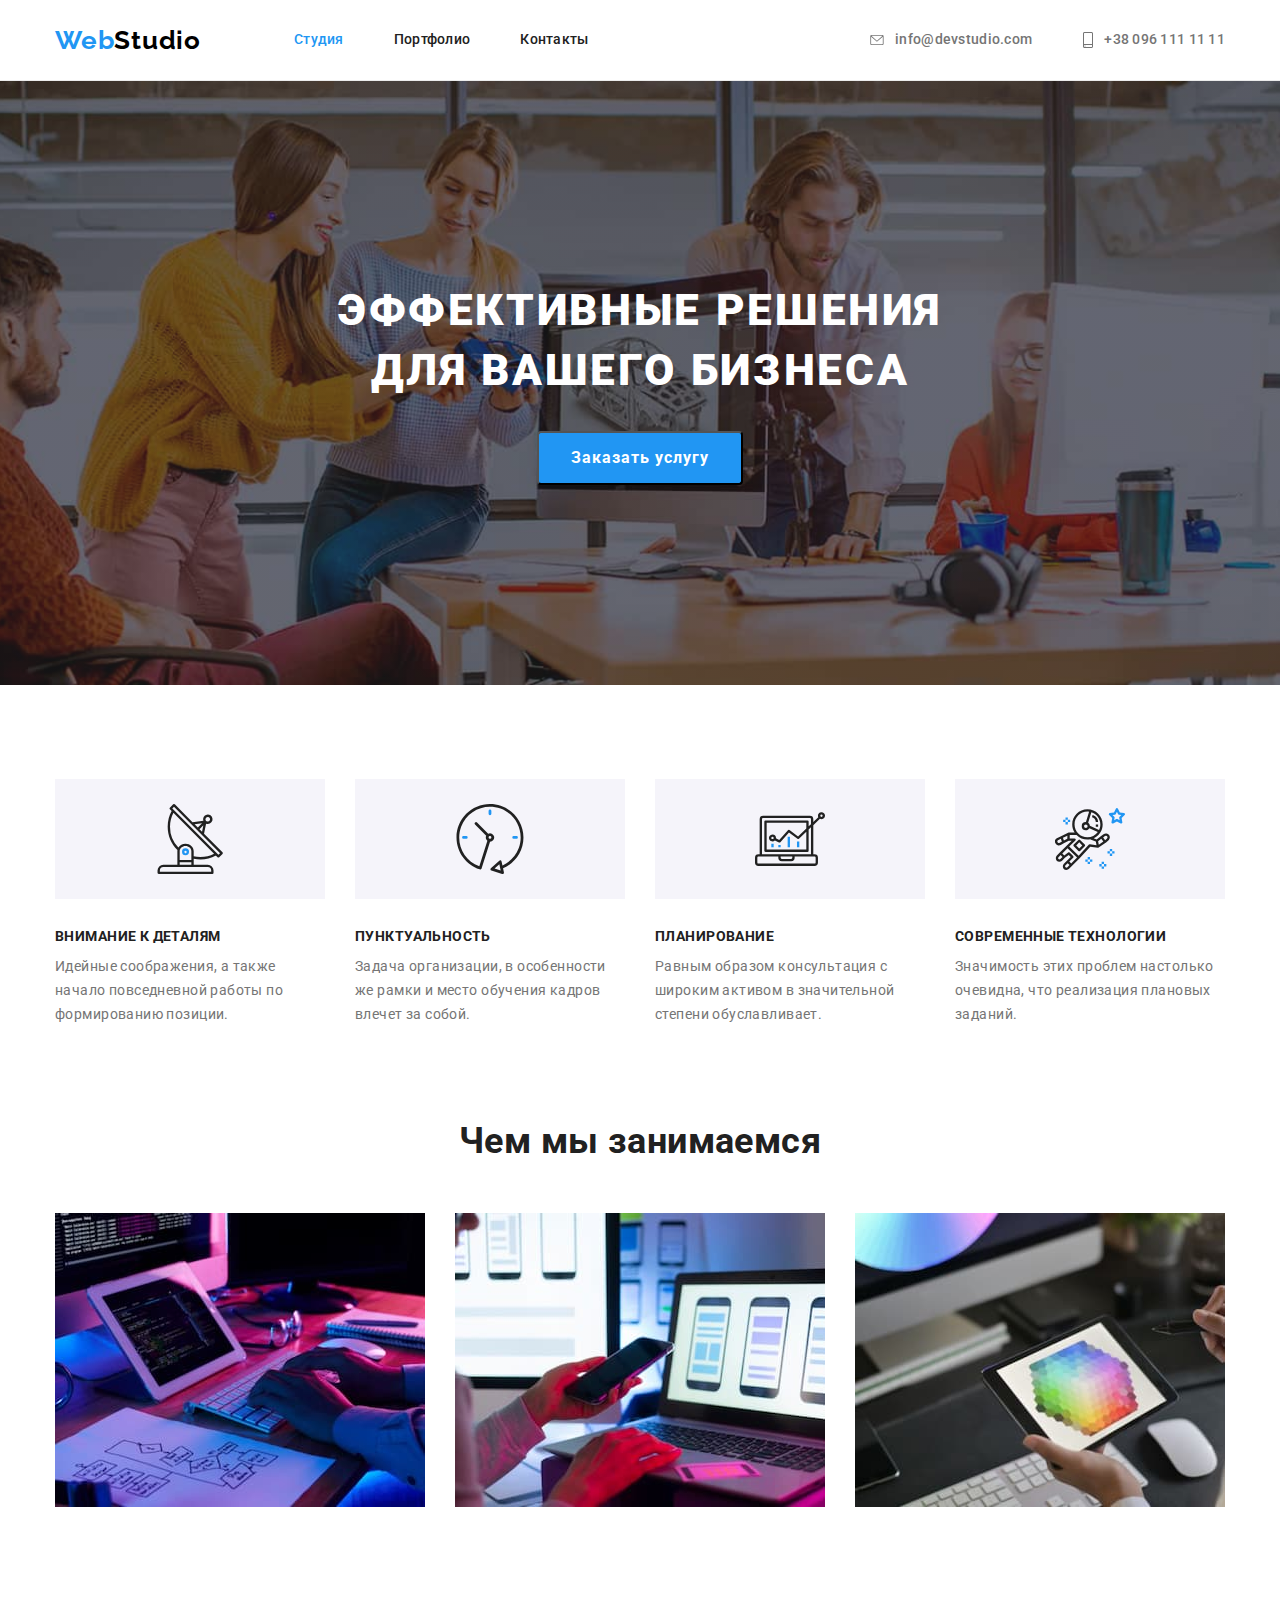
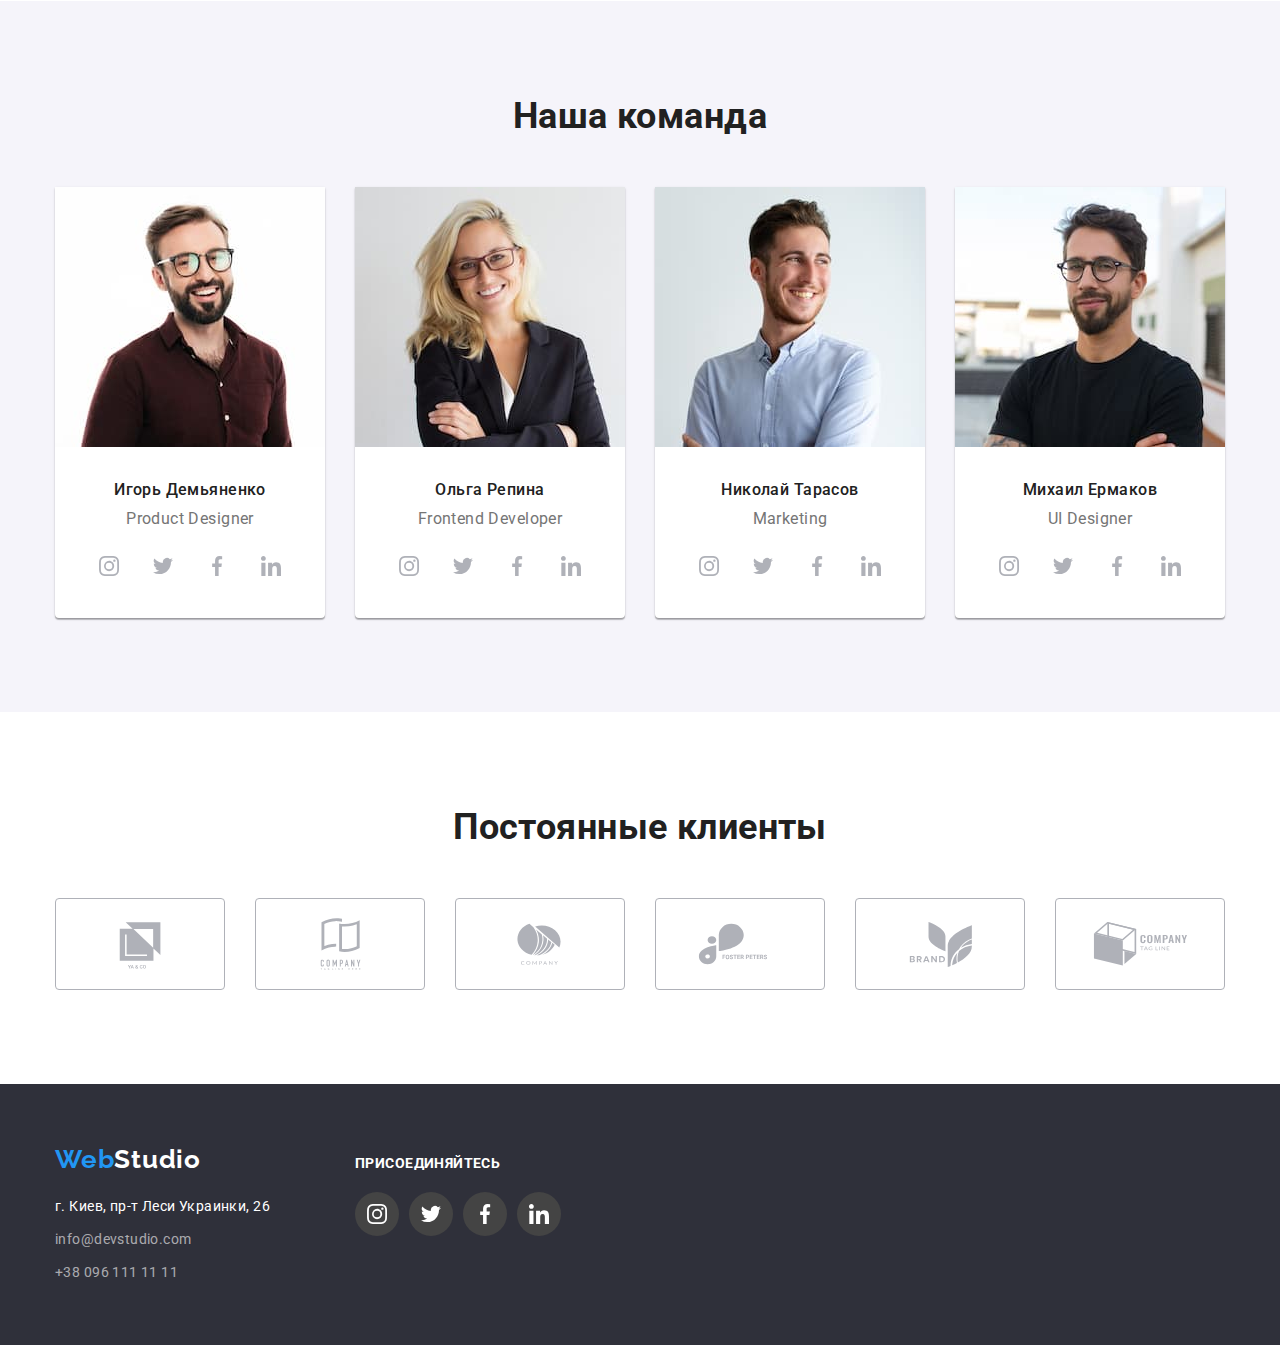
==== index.html @ ba74f1ea "Initial commit" ====
<!DOCTYPE html>
<html lang="en">

  <head>
    <meta charset="UTF-8" />
    <meta http-equiv="X-UA-Compatible" content="IE=edge" />

    <title>WebStudio</title>

    <link rel="preconnect" href="https://fonts.googleapis.com" />
    <link rel="preconnect" href="https://fonts.gstatic.com" crossorigin />
    <link rel="stylesheet"
      href="https://cdnjs.cloudflare.com/ajax/libs/modern-normalize/1.1.0/modern-normalize.min.css" />
    <link rel="stylesheet"
      href="https://fonts.googleapis.com/css2?family=Raleway:wght@700&family=Roboto:wght@400;500;700;900&display=swap" />
    <link rel="stylesheet" href="css/styles.css" />
  </head>

  <body>
    <!-- Header with links section-->
    <header class="main-header">
      <div class="container">
        <a href="./index.html" class="logo"><span class="web">Web</span><span class="studio">Studio</span></a>
        <nav class="header-nav">
          <ul class="header-nav-links list">
            <li class="header-nav-link"><a href="./index.html" class="selected">Студия</a></li>
            <li class="header-nav-link"><a href="./portfolio.html">Портфолио</a></li>
            <li class="header-nav-link"><a href="#">Контакты</a></li>
          </ul>
        </nav>
        <div class="header-addresses">
          <a class="link" href="mailto:info@devstudio.com"><svg class="icon" height="10" width="16">
              <use href="./images/sprite.svg#email"></use>
            </svg>info@devstudio.com</a>
          <a class="link" href="tel:+380961111111"><svg class="icon" height="16" width="12">
              <use href="./images/sprite.svg#phone"></use>
            </svg>+38 096 111 11 11</a>
        </div>
      </div>
    </header>

    <!-- Section of main content -->
    <main class="main-section">
      <!-- Hero section -->
      <section class="hero">
        <section class="container">
          <h1 class="hero-text">Эффективные решения<br />для вашего бизнеса</h1>
          <button class="hero-button" type="button">Заказать услугу</button>
        </section>
      </section>

      <!-- Horisontal list of company advantages -->
      <section class="section advantages">
        <div class="container">
          <ul class="advantages-list list">
            <li class="item icon-attention">
              <div class="advantage-icon"><svg class="icon" width="70" height="70"><use href="./images/sprite.svg#attention"></use></svg></div>
              <h3 class="advantages-item-header">Внимание к деталям</h3>
              <p class="advantages-item-text">
                Идейные соображения, а также начало повседневной работы по формированию позиции.
              </p>
            </li>

            <li class="item icon-punctuality">
              <div class="advantage-icon"><svg class="icon" width="70" height="70"><use href="./images/sprite.svg#punctuality"></use></svg></div>
              <h3 class="advantages-item-header">Пунктуальность</h3>
              <p class="advantages-item-text">
                Задача организации, в особенности же рамки и место обучения кадров влечет за собой.
              </p>
            </li>

            <li class="item icon-planning">
              <div class="advantage-icon"><svg class="icon" width="70" height="70"><use href="./images/sprite.svg#planning"></use></svg></div>
              <h3 class="advantages-item-header">Планирование</h3>
              <p class="advantages-item-text">
                Равным образом консультация с широким активом в значительной степени обуславливает.
              </p>
            </li>

            <li class="item icon-technologies">
              <div class="advantage-icon"><svg class="icon" width="70" height="70"><use href="./images/sprite.svg#technologies"></use></svg></div>
              <h3 class="advantages-item-header">Современные технологии</h3>
              <p class="advantages-item-text">
                Значимость этих проблем настолько очевидна, что реализация плановых заданий.
              </p>
            </li>
          </ul>
        </div>
      </section>

      <!-- What we do section -->
      <section class="section">
        <div class="container">
          <h2 class="section-header">Чем мы занимаемся</h2>
          <ul class="what-we-do-list list">
            <li class="item">
              <img src="images/whatwedo/whatwedo1.jpg" alt="Example 1" width="370" height="294" />
            </li>
            <li class="item">
              <img src="images/whatwedo/whatwedo2.jpg" alt="Example 2" width="370" height="294" />
            </li>
            <li class="item">
              <img src="images/whatwedo/whatwedo3.jpg" alt="Example 3" width="370" height="294" />
            </li>
          </ul>
        </div>
      </section>

      <!-- Our team section -->
      <section class="section our-team">
        <div class="container">
        <h2 class="section-header">Наша команда</h2>
          <ul class="team-list list">
            <li class="item">
              <img src="images/ourteam/idemyanenko.jpg" alt="Игорь Демьяненко" width="270" height="260" />
              <h3 class="team-member-name">Игорь Демьяненко</h3>
              <p class="team-member-position">Product Designer</p>
              <ul class="team-member-contacts">
                <li class="contact"><a class="link" href=""><svg class="icon" width="44" height="44"><use href="./images/sprite.svg#instagram"></use></svg></a></li>
                <li class="contact"><a class="link" href=""><svg class="icon" width="44" height="44"><use href="./images/sprite.svg#twitter"></use></svg></a></li>
                <li class="contact"><a class="link" href=""><svg class="icon" width="44" height="44"><use href="./images/sprite.svg#facebook"></use></svg></a></li>
                <li class="contact"><a class="link" href=""><svg class="icon" width="44" height="44"><use href="./images/sprite.svg#linkedin"></use></svg></a></li>
              </ul>
            </li>

            <li class="item">
              <img src="images/ourteam/orepina.jpg" alt="Ольга Репина" width="270" height="260" />
              <h3 class="team-member-name">Ольга Репина</h3>
              <p class="team-member-position">Frontend Developer</p>
              <ul class="team-member-contacts">
                <li class="contact"><a class="link" href=""><svg class="icon" width="44" height="44"><use href="./images/sprite.svg#instagram"></use></svg></a></li>
                <li class="contact"><a class="link" href=""><svg class="icon" width="44" height="44"><use href="./images/sprite.svg#twitter"></use></svg></a></li>
                <li class="contact"><a class="link" href=""><svg class="icon" width="44" height="44"><use href="./images/sprite.svg#facebook"></use></svg></a></li>
                <li class="contact"><a class="link" href=""><svg class="icon" width="44" height="44"><use href="./images/sprite.svg#linkedin"></use></svg></a></li>
              </ul>
            </li>

            <li class="item">
              <img src="images/ourteam/ntarasov.jpg" alt="Николай Тарасов" width="270" height="260" />
              <h3 class="team-member-name">Николай Тарасов</h3>
              <p class="team-member-position">Marketing</p>
              <ul class="team-member-contacts">
                <li class="contact"><a class="link" href=""><svg class="icon" width="44" height="44"><use href="./images/sprite.svg#instagram"></use></svg></a></li>
                <li class="contact"><a class="link" href=""><svg class="icon" width="44" height="44"><use href="./images/sprite.svg#twitter"></use></svg></a></li>
                <li class="contact"><a class="link" href=""><svg class="icon" width="44" height="44"><use href="./images/sprite.svg#facebook"></use></svg></a></li>
                <li class="contact"><a class="link" href=""><svg class="icon" width="44" height="44"><use href="./images/sprite.svg#linkedin"></use></svg></a></li>
              </ul>
            </li>

            <li class="item">
              <img src="images/ourteam/mermakov.jpg" alt="Михаил Ермаков" width="270" height="260" />
              <h3 class="team-member-name">Михаил Ермаков</h3>
              <p class="team-member-position">UI Designer</p>
              <ul class="team-member-contacts">
                <li class="contact"><a class="link" href=""><svg class="icon" width="44" height="44"><use href="./images/sprite.svg#instagram"></use></svg></a></li>
                <li class="contact"><a class="link" href=""><svg class="icon" width="44" height="44"><use href="./images/sprite.svg#twitter"></use></svg></a></li>
                <li class="contact"><a class="link" href=""><svg class="icon" width="44" height="44"><use href="./images/sprite.svg#facebook"></use></svg></a></li>
                <li class="contact"><a class="link" href=""><svg class="icon" width="44" height="44"><use href="./images/sprite.svg#linkedin"></use></svg></a></li>
              </ul>
            </li>
          </ul>
        </div>
      </section>
    </main>

    <!-- Our clients section -->
    <section class="section">
      <div class="container">
        <h2 class="section-header">Постоянные клиенты</h2>
        <div class="clients">
          <a class="link" href=""><svg class="logo" width="106" height="60"><use href="./images/sprite.svg#company1"></use></svg></a>
          <a class="link" href=""><svg class="logo" width="106" height="60"><use href="./images/sprite.svg#company2"></use></svg></a>
          <a class="link" href=""><svg class="logo" width="106" height="60"><use href="./images/sprite.svg#company3"></use></svg></a>
          <a class="link" href=""><svg class="logo" width="106" height="60"><use href="./images/sprite.svg#company4"></use></svg></a>
          <a class="link" href=""><svg class="logo" width="106" height="60"><use href="./images/sprite.svg#company5"></use></svg></a>
          <a class="link" href=""><svg class="logo" width="106" height="60"><use href="./images/sprite.svg#company6"></use></svg></a>
        </div>
      </div>
    </section>

    <!-- Footer section -->
    <footer class="footer">
      <div class="container">
        <div class="footer-address">
          <a href="./index.html" class="logo"><span class="web">Web</span><span class="studio-c">Studio</span></a>
          <address class="footer-text">г. Киев, пр-т Леси Украинки, 26</address>
          <a class="link" href="mailto:info@devstudio.com">info@devstudio.com</a>
          <a class="link" href="tel:+380961111111">+38 096 111 11 11</a>
        </div>
        <div class="footer-joinus">
          <h3 class="joinus-title">Присоединяйтесь</h3>
          <div class="joinus-list">
            <a href="" class="link-joinus"><svg width="44px" height="44px" class="icon"><use href="./images/sprite.svg#instagram"></use></svg></a>
            <a href="" class="link-joinus"><svg width="44px" height="44px" class="icon"><use href="./images/sprite.svg#twitter"></use></svg></a>
            <a href="" class="link-joinus"><svg width="44px" height="44px" class="icon"><use href="./images/sprite.svg#facebook"></use></svg></a>
            <a href="" class="link-joinus"><svg width="44px" height="44px" class="icon"><use href="./images/sprite.svg#linkedin"></use></svg></a>
          </div>
          <h3 class="joinus-title">&nbsp;</h3>
        </div>
      </div>
    </footer>
  </body>

</html>
---- css/styles.css ----
/******************************************************************
                        Common styles 
*******************************************************************/
html {
  --active-link-color: #2196f3;
  --default-text: #000000;
  --contrast-text: #ffffff;
  --footer-text: rgba(255, 255, 255, 0.6);
  --dark-grey-text: #212121;
  --dark-grey-background: #2f303a;
  --header-overlay: rgba(47, 48, 51, 0.4);
  --light-grey-text: #757575;
  --light-grey-background: #f5f4fa;
  --icon-color: #AFB1B8;

  box-sizing: border-box;
}

*,
*::after,
*::before {
  box-sizing: inherit;
}

body {
  color: var(--default-text);
  font-family: 'Roboto', sans-serif;
  font-size: 14px;
  letter-spacing: 0.03em;
}

.section {
  margin: 0;
  padding: 94px 0;

  text-align: center;
}

.container {
  width: 1200px;
  padding: 0 15px;
  margin: 0;
  margin-left: auto;
  margin-right: auto;
}

.list {
  list-style: none;
  padding: 0;
  margin: 0;
}

/* Logo styling */
.logo {
  font-family: 'Raleway', sans-serif;
  font-size: 26px;
  line-height: 1.19;
  font-weight: 700;
  letter-spacing: 0.03em;
  text-decoration: none;
}

.logo > .web {
  color: var(--active-link-color);
}
.logo > .studio {
  color: var(--default-text);
}
.logo > .studio-c {
  color: var(--contrast-text);
}

/* Header styles */

.main-header > .container {
  display: flex;
  /* min-height: 80px; */
  align-items: center;
}

.main-header {
  border-bottom: 1px solid #ececec;
}

.header-nav {
  margin-left: 93px;
}

.header-nav-links {
  display: flex;
}

.header-nav-link:not(:last-child) {
  margin-right: 50px;
}

.header-nav-link > a {
  display: inline-block;
  padding: 32px 0px;

  font-weight: 500;
  line-height: 1.14;
  letter-spacing: 0.02em;
  text-decoration: none;
}

.header-nav-link > a/*,
.header-nav-link > a.selected:hover,
.header-nav-link > a.selected:focus */ {
  color: var(--dark-grey-text);
}

.header-nav-link > a:hover,
.header-nav-link > a:focus,
.header-nav-link > a.selected {
  color: var(--active-link-color);
}

.header-addresses {
  display: flex;
  margin-left: auto;
}

.header-addresses > a:not(:last-child) {
  margin-right: 50px;
}

.header-addresses > .link {
  display: inline-flex;
  align-items: center;
  padding: 20px 0;

  color: var(--light-grey-text);
  font-weight: 500;
  line-height: 1.71;
  letter-spacing: 0.02em;
  text-decoration: none;
}

.header-addresses > .link:hover,
.header-addresses > .link:focus {
  color: var(--active-link-color);
}

.header-addresses .icon {
  margin-right: 10px;
  fill: currentColor;
}

/* Footer styles */

.footer {
  /* min-height: 252px; */
  padding: 60px 0;
  background-color: var(--dark-grey-background);
}

.footer-text {
  display: block;
  margin-top: 20px;
  margin-bottom: 0;

  color: var(--contrast-text);
  font-style: normal; /* сброс user-agent стилей для тега address */
  line-height: 1.71;
}

.footer .link {
  display: block;
  margin-top: 9px;
  margin-bottom: 0;

  color: var(--footer-text);
  line-height: 1.71;
  text-decoration: none;
}

.footer .link:hover,
.footer .link:focus {
  color: var(--active-link-color);
}

.footer > .container {
  display: flex;

}

.footer-joinus {
  display: flex;
  flex-flow: column;
  justify-content: center;
  align-content: flex-start;
  padding: 0;
  margin-left: 85px;
}

.joinus {
  margin-top: 12px;
  margin-left: 70px;  
  text-align: left;
}

.joinus-title {
  margin: 0;

  color: var(--contrast-text);
  font-weight: 700;
  font-size: 14px;
  line-height: 1.14;
  letter-spacing: 0.03em;
  text-transform: uppercase;
}

.joinus-list {
  display: flex;
  padding: 0;
  margin: 20px 0;
}

.joinus-list > .link-joinus {
  width: 44px;
  height: 44px;
  border-radius: 50%;
  background-color: #444444;
  color: var(--contrast-text);
  text-decoration: none;
}

.joinus-list > .link-joinus:hover,
.joinus-list > .link-joinus:focus {
  background-color: var(--active-link-color);
}

.joinus-list img {
  filter: invert(1%) brightness(200%);
}

.joinus-list > .link-joinus:not(:last-child) {
  margin-right: 10px;
}

.joinus-list .icon {
  fill: currentColor;
}

/******************************************************************
                Index - Main section styles 
*******************************************************************/

/* Top banner styles */
.hero {
  display: block;
  max-width: 1600px;
  padding: 200px 0;
  margin-top: 0px;
  margin-left: auto;
  margin-right: auto;
  background-color: var(--header-overlay);
  background-image: 
    linear-gradient(to right, 
                    var(--header-overlay), 
                    var(--header-overlay)), 
    url('../images/headerbg.jpg');
  background-repeat: no-repeat;
  background-position: 50% top;
  background-size: cover;
  text-align: center;
}

.hero-text {
  padding: 0;
  margin: 0;
  margin-bottom: 30px;
  color: var(--contrast-text);

  font-weight: 900;
  font-size: 44px;
  line-height: 1.36;
  letter-spacing: 0.06em;

  text-align: center;
  text-transform: uppercase;
}

.hero-button {
  background-color: var(--active-link-color);
  color: var(--contrast-text);
  min-width: 200px;
  box-shadow: 0px 4px 4px rgba(0, 0, 0, 0.15);
  border-radius: 4px;

  font-family: inherit;
  font-weight: 700;
  font-size: 16px;
  line-height: 1.88;
  letter-spacing: 0.06em;
  text-align: center;

  align-self: center;
  padding: 10px 32px;

  cursor: pointer;
}

/* Our advantages section styles */

.section.advantages {
  padding-bottom: 0;
}

.advantages-list {
  display: flex;
}

.advantages-list > .item {
  /* background-image: url("../images/svg/attention.svg"); */
  width: 270px;

  text-align: left;
}

.advantages-list > .item:not(:last-child) {
  margin-right: 30px;
}

.advantage-icon {
  display: flex;
  justify-content: center;
  align-items: center;
  width: 270px;
  height: 120px;
  margin-bottom: 30px;
  padding: 0;

  background-color: var(--light-grey-background);
  background-repeat: no-repeat;
  background-position: center;
}

.advantages-item-header {
  margin: 0;

  color: var(--dark-grey-text);
  font-weight: 700;
  font-size: 14px;
  line-height: 1.14;
  text-transform: uppercase;
}

.advantages-item-text {
  margin: 10px 0 0 0;

  color: var(--light-grey-text);
  line-height: 1.71;
}

/* What we do section styles */

.section-header {
  margin: 0 0 50px;

  color: var(--dark-grey-text);
  font-weight: 700;
  font-size: 36px;
  line-height: 1.17;

  text-align: center;
}

.what-we-do-list {
  display: flex;
  margin: 0 -15px;
  font-size: 0;
}

.what-we-do-list > .item {
  margin: 0 15px;
}

/* Our team section styles */

.our-team {
  background-color: var(--light-grey-background);
}

.team-list {
  display: flex;
}

.team-list > .item {
  padding-bottom: 30px;
  width: 270px;

  background-color: var(--contrast-text);

  box-shadow: 0px 1px 3px rgba(0, 0, 0, 0.12), 0px 1px 1px rgba(0, 0, 0, 0.14),
    0px 2px 1px rgba(0, 0, 0, 0.2);
  border-radius: 0px 0px 4px 4px;
}

.team-list > .item:not(:last-child) {
  margin-right: 30px;
}

.team-member-name {
  margin: 30px 0 10px;

  color: var(--dark-grey-text);
  font-weight: 500;
  font-size: 16px;
  line-height: 1.19;

  text-align: center;
}

.team-member-position {
  margin: 0;
  color: var(--light-grey-text);
  font-size: 16px;
  line-height: 1.19;

  text-align: center;
}

.team-member-contacts {
  display: flex;
  justify-content: center;
  margin-top: 16px;
  margin-left: auto;
  margin-right: auto;
  padding: 0;

  list-style: none;
  font-size: 0;
}

.team-member-contacts .link {
  border-radius: 50%;
  display: block;
  height: 44px;
  width: 44px;
  color: var(--icon-color);
}

.team-member-contacts > .contact:not(:last-child) {
  margin-right: 10px;
}

.team-member-contacts .link:hover,
.team-member-contacts .link:focus {
  background-color: var(--active-link-color);
  color: var(--contrast-text);
}

.team-member-contacts .icon {
  fill: currentColor;
    /* filter: invert(49%) sepia(0%) saturate(4%) hue-rotate(315deg) brightness(91%) contrast(89%); */
}

.clients {
  display: flex;
  margin: 0 -15px;
  font-size: 0;
  color: var(--icon-color);
}

.clients .link {
  display: inline-block;
  margin: 0 15px;
  width: 170px;
  height: 92px;
  padding: 16px 32px;

  border: 1px solid var(--icon-color);
  border-radius: 4px;
  text-align: center;
}

.clients .link {
  color: var(--icon-color);
}

.clients .link:hover,
.clients .link:focus {
  color: var(--active-link-color);
  border-color: var(--active-link-color);
}

.clients .logo {
  fill: currentColor;
}

/******************************************************************
                Portfolio - Main section styles 
*******************************************************************/

.portfolio-list-section {
  padding-top: 94px;
  padding-bottom: 94px;
}

.portfolio-filter {
  padding-top: 0;
  padding-bottom: 50px;
}

.portfolio-filter-list {
  display: flex;
  justify-content: center;
  list-style: none;
  margin-top: 0;
  margin-bottom: 0;
}

.portfolio-filter-list > .item:not(:last-child) {
  margin-right: 8px;
}

.portfolio-filter-button {
  padding: 6px 22px;

  background: var(--light-grey-background);
  color: var(--dark-grey-text);

  font-family: inherit;
  font-weight: 500;
  font-size: 16px;
  line-height: 1.63;

  border: none;
  border-radius: 4px;
}

.portfolio-filter-button:hover,
.portfolio-filter-button:focus {
  background: var(--active-link-color);
  color: var(--contrast-text);
  box-shadow: 0px 3px 1px rgba(0, 0, 0, 0.1), 
              0px 1px 2px rgba(0, 0, 0, 0.08), 
              0px 2px 2px rgba(0, 0, 0, 0.12);
}

.portfolio-list {
  display: flex;
  flex-wrap: wrap;
  margin: -15px;
  padding: 0;

  list-style: none;
}

.portfolio-list > .item {
  margin: 15px;

  font-size: 0;
  background-color: var(--contrast-text);
}

.portfolio-list > .item:hover {
  box-shadow: 0px 1px 1px rgba(0, 0, 0, 0.12), 
              0px 4px 4px rgba(0, 0, 0, 0.06), 
              1px 4px 6px rgba(0, 0, 0, 0.16);
}

.portfolio-list > .item > .description {
  padding: 20px 24px;

  border: 1px solid #eeeeee;
}

.portfolio-list > .item .project-title {
  margin: 0 0 4px;

  color: var(--dark-grey-text);

  font-weight: 700;
  font-size: 18px;
  line-height: 2;
  letter-spacing: 0.06em;
}

.portfolio-list > .item .project-type {
  margin: 0;

  color: var(--light-grey-text);

  font-size: 16px;
  line-height: 1.88;
}
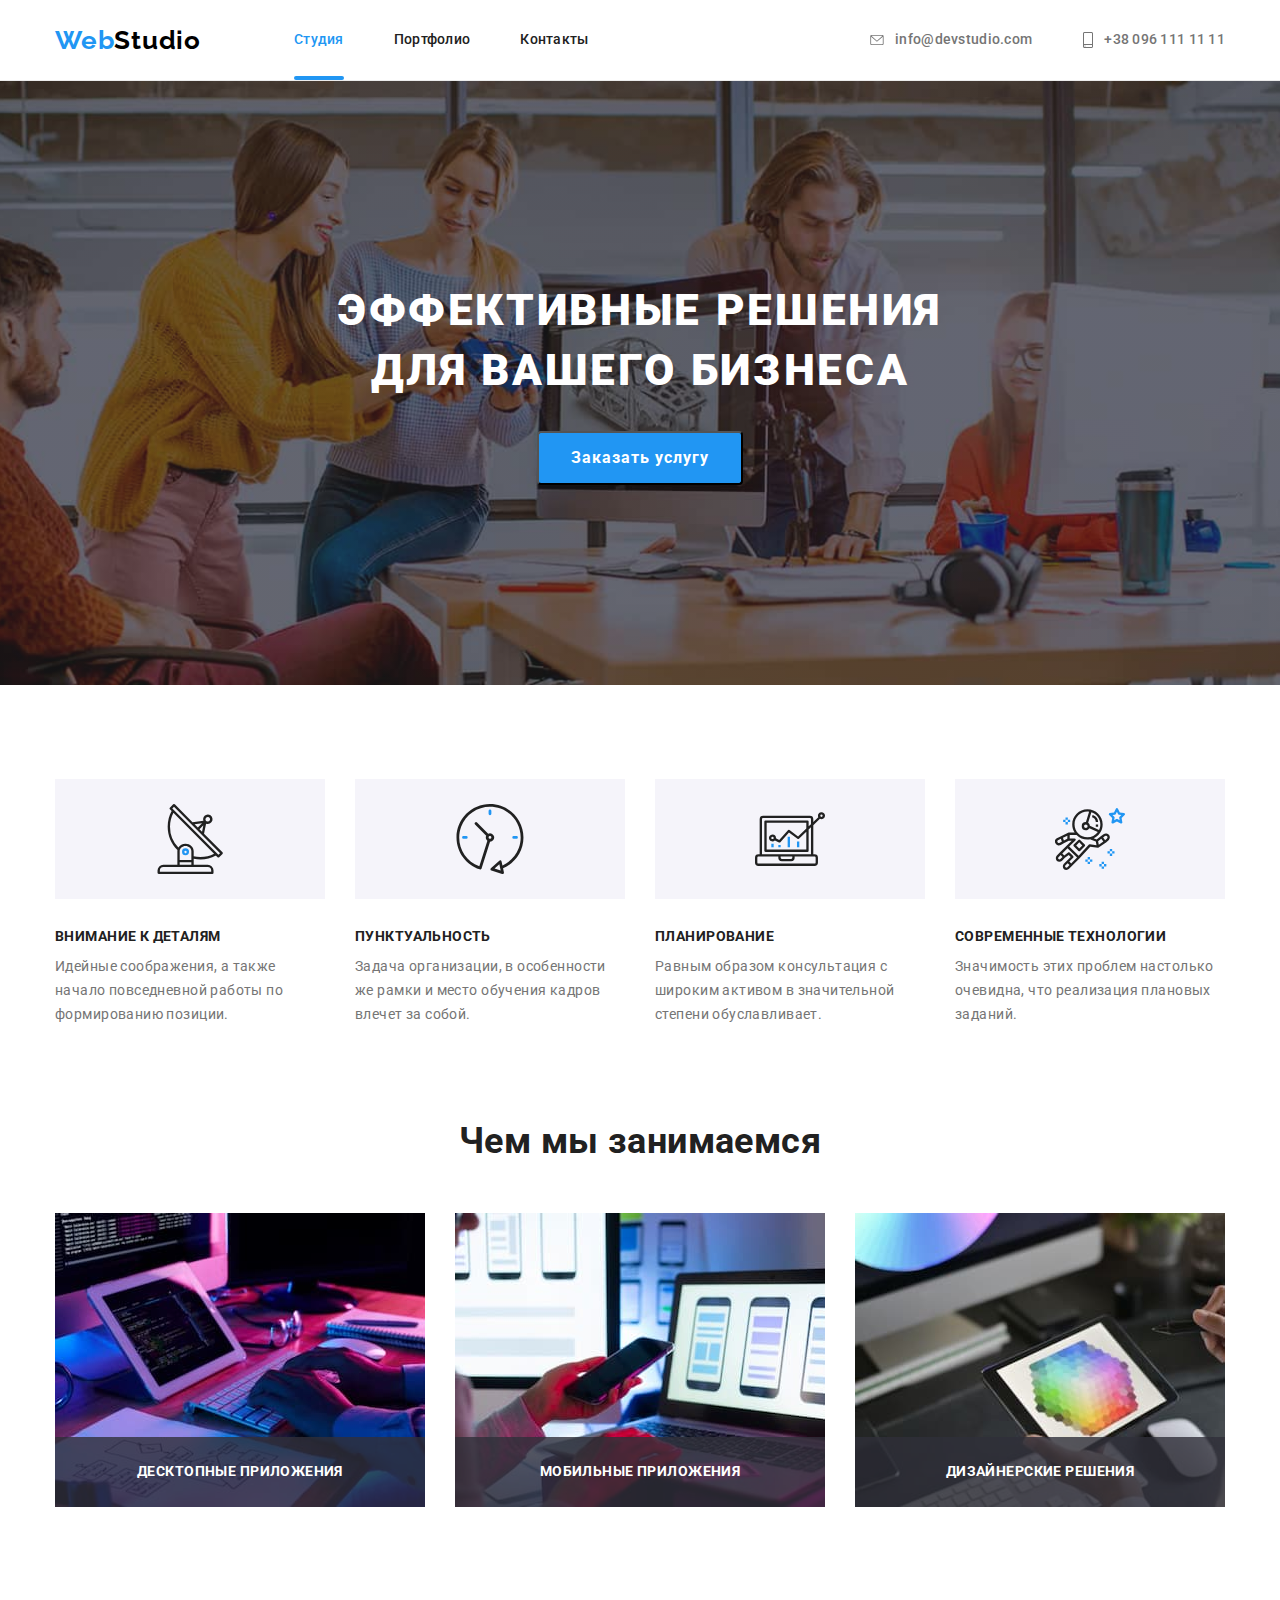
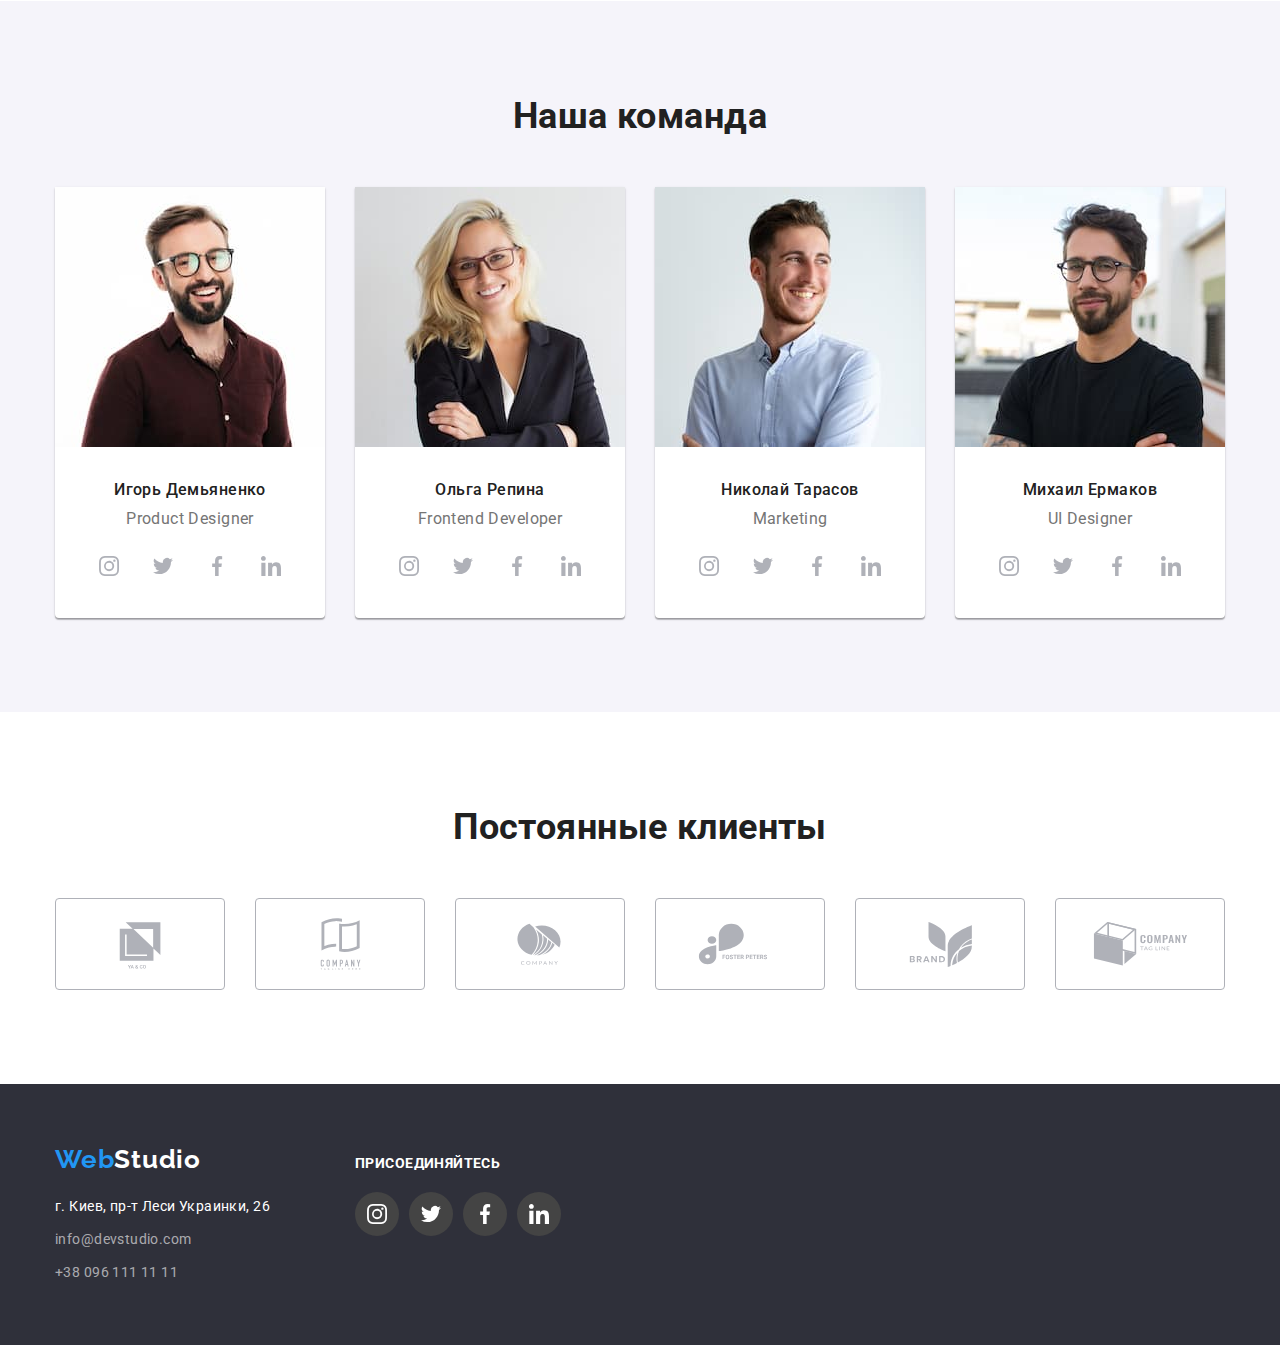
==== commit f71dc2bf: "added transitions" ====
--- a/index.html
+++ b/index.html
@@ -45,7 +45,7 @@
       <section class="hero">
         <section class="container">
           <h1 class="hero-text">Эффективные решения<br />для вашего бизнеса</h1>
-          <button class="hero-button" type="button">Заказать услугу</button>
+          <button class="hero-button" type="button" data-modal-open>Заказать услугу</button>
         </section>
       </section>
 
@@ -95,12 +95,15 @@
           <ul class="what-we-do-list list">
             <li class="item">
               <img src="images/whatwedo/whatwedo1.jpg" alt="Example 1" width="370" height="294" />
+              <div class="title">Десктопные приложения</div>
             </li>
             <li class="item">
               <img src="images/whatwedo/whatwedo2.jpg" alt="Example 2" width="370" height="294" />
+              <div class="title">Мобильные приложения</div>
             </li>
             <li class="item">
               <img src="images/whatwedo/whatwedo3.jpg" alt="Example 3" width="370" height="294" />
+              <div class="title">Дизайнерские решения</div>
             </li>
           </ul>
         </div>
@@ -199,6 +202,20 @@
         </div>
       </div>
     </footer>
+
+      <!-- Modal window -->
+    <div class="backdrop is-hidden" data-modal>
+      <div class="window-order">
+        <h3 class="title">Window title</h3>
+        <button class="icon-container" data-modal-close>
+          <svg class="icon-close" width="11" height="11" data-modal-close>
+            <use href="./images/sprite.svg#close"></use>
+          </svg>
+        </button>
+        <p>Lorem ipsum dolor sit amet consectetur adipisicing elit. Eos hic quo modi incidunt porro optio dolor vitae similique blanditiis ipsam totam soluta quidem, magnam sequi ex a ratione aut odio. A natus nesciunt similique ad corporis architecto. Nesciunt, ea reprehenderit vitae aliquid minima assumenda odit commodi pariatur omnis dignissimos! Adipisci beatae ab quidem ad. Facere consectetur cum inventore. Iusto tenetur consequuntur voluptatum rem ab, ratione corrupti ad ex. Repudiandae, officia?</p>
+      </div>
+    </div>
+    <script src="./js/modal.js"></script>
   </body>
 
 </html>--- a/css/styles.css
+++ b/css/styles.css
@@ -9,6 +9,8 @@
   --dark-grey-text: #212121;
   --dark-grey-background: #2f303a;
   --header-overlay: rgba(47, 48, 51, 0.4);
+  --what-we-do-overlay: rgba( 47, 48, 58, 0.8);
+  --what-we-do-overlay-dark: rgba( 47, 48, 58, 1);
   --light-grey-text: #757575;
   --light-grey-background: #f5f4fa;
   --icon-color: #AFB1B8;
@@ -96,6 +98,7 @@
 
 .header-nav-link > a {
   display: inline-block;
+  position: relative;
   padding: 32px 0px;
 
   font-weight: 500;
@@ -108,6 +111,34 @@
 .header-nav-link > a.selected:hover,
 .header-nav-link > a.selected:focus */ {
   color: var(--dark-grey-text);
+
+  transition-property: color;
+  transition-duration: 250ms;
+  transition-timing-function: cubic-bezier(0.4, 0, 0.2, 1);
+}
+
+.header-nav-link > a::after {
+  content: "";
+  position: absolute;
+  width: 100%;
+  height: 4px;
+  left: 0;
+  bottom: 0;
+
+  background: #2196F3;
+  border-radius: 2px;
+
+  opacity: 0;
+
+  transition-property: opacity;
+  transition-duration: 250ms;
+  transition-timing-function: cubic-bezier(0.4, 0, 0.2, 1);
+}
+
+.header-nav-link > a:hover::after,
+.header-nav-link > a:focus::after,
+.header-nav-link > a.selected::after {
+  opacity: 1;
 }
 
 .header-nav-link > a:hover,
@@ -135,6 +166,10 @@
   line-height: 1.71;
   letter-spacing: 0.02em;
   text-decoration: none;
+
+  transition-property: color;
+  transition-duration: 250ms;
+  transition-timing-function: cubic-bezier(0.4, 0, 0.2, 1);
 }
 
 .header-addresses > .link:hover,
@@ -173,6 +208,10 @@
   color: var(--footer-text);
   line-height: 1.71;
   text-decoration: none;
+
+  transition-property: color;
+  transition-duration: 250ms;
+  transition-timing-function: cubic-bezier(0.4, 0, 0.2, 1);
 }
 
 .footer .link:hover,
@@ -224,6 +263,10 @@
   background-color: #444444;
   color: var(--contrast-text);
   text-decoration: none;
+
+  transition-property: background-color;
+  transition-duration: 250ms;
+  transition-timing-function: cubic-bezier(0.4, 0, 0.2, 1);
 }
 
 .joinus-list > .link-joinus:hover,
@@ -283,9 +326,10 @@
 }
 
 .hero-button {
+  padding: 10px 32px;
+
   background-color: var(--active-link-color);
   color: var(--contrast-text);
-  min-width: 200px;
   box-shadow: 0px 4px 4px rgba(0, 0, 0, 0.15);
   border-radius: 4px;
 
@@ -297,7 +341,6 @@
   text-align: center;
 
   align-self: center;
-  padding: 10px 32px;
 
   cursor: pointer;
 }
@@ -374,7 +417,34 @@
 }
 
 .what-we-do-list > .item {
+  position: relative;
   margin: 0 15px;
+}
+
+.what-we-do-list > .item > .title {
+  display: block;
+  position: absolute;
+  height: 70px;
+  width: 100%;
+  bottom: 0;
+  padding: 27px 0;
+  
+  background-color: var(--what-we-do-overlay);
+  transition-property: background-color;
+  transition-duration: 1000ms;
+  transition-timing-function: ease-in-out;
+  
+  font-weight: 700;
+  font-size: 14px;
+  line-height: 1.14;
+  text-align: center;
+  letter-spacing: 0.03em;
+  text-transform: uppercase;
+  color: var(--contrast-text);
+}
+
+.what-we-do-list > .item:hover > .title {
+  background-color: var(--what-we-do-overlay-dark);
 }
 
 /* Our team section styles */
@@ -393,8 +463,9 @@
 
   background-color: var(--contrast-text);
 
-  box-shadow: 0px 1px 3px rgba(0, 0, 0, 0.12), 0px 1px 1px rgba(0, 0, 0, 0.14),
-    0px 2px 1px rgba(0, 0, 0, 0.2);
+  box-shadow: 0px 1px 3px rgba(0, 0, 0, 0.12), 
+              0px 1px 1px rgba(0, 0, 0, 0.14),
+              0px 2px 1px rgba(0, 0, 0, 0.2);
   border-radius: 0px 0px 4px 4px;
 }
 
@@ -440,6 +511,10 @@
   height: 44px;
   width: 44px;
   color: var(--icon-color);
+
+  transition-property: color;
+  transition-duration: 250ms;
+  transition-timing-function: cubic-bezier(0.4, 0, 0.2, 1);
 }
 
 .team-member-contacts > .contact:not(:last-child) {
@@ -474,10 +549,18 @@
   border: 1px solid var(--icon-color);
   border-radius: 4px;
   text-align: center;
+
+  transition-property: color, border-color;
+  transition-duration: 250ms;
+  transition-timing-function: cubic-bezier(0.4, 0, 0.2, 1);
 }
 
 .clients .link {
   color: var(--icon-color);
+
+  transition-property: color;
+  transition-duration: 250ms;
+  transition-timing-function: cubic-bezier(0.4, 0, 0.2, 1);
 }
 
 .clients .link:hover,
@@ -490,6 +573,83 @@
   fill: currentColor;
 }
 
+/* window overlay styles */
+
+.backdrop {
+  position: fixed;
+  top: 0;
+  left: 0;
+  width: 100%;
+  height: 100%;
+  background-color: var(--what-we-do-overlay);
+}
+
+.backdrop.is-hidden {
+  display: none;
+  opacity: 0;
+  pointer-events: none;
+}
+
+.window-order {
+  display: block;
+  position: absolute;
+  height: 581px;
+  width: 528px;
+  top: 221px;
+  left: 50%;
+  transform: translateX(-50%);
+  margin: 0;
+  padding: 20px 15px 0;
+  
+  box-shadow: 0px 1px 3px rgba(0, 0, 0, 0.12), 
+              0px 1px 1px rgba(0, 0, 0, 0.14), 
+              0px 2px 1px rgba(0, 0, 0, 0.2);
+  border-radius: 4px;
+  
+  background-color: white;
+}
+
+.window-order > .title {  
+  margin: 0;
+
+  font-weight: 700;
+  font-size: 14px;
+  line-height: 1.14;
+  text-align: center;
+  letter-spacing: 0.03em;
+  color: var(--default-text);
+}
+
+.window-order > .icon-container {
+  display: flex;
+  justify-content: center;
+  align-items: center;
+  position: absolute;
+  width: 30px;
+  height: 30px;
+  top: 8px;
+  right: 8px;
+  padding: 0;
+
+  border-radius: 50%;
+  background-color: var(--contrast-text);
+  border: 1px solid rgba(0, 0, 0, 0.1);
+  color: var(--default-text);
+  cursor: pointer;
+
+  transition-property: background-color;
+  transition-duration: 250ms;
+  transition-timing-function: cubic-bezier(0.4, 0, 0.2, 1);
+}
+
+.icon-container:hover {
+  background-color: #FAFAFA;
+}
+
+.window-order .icon-close {
+  fill: currentColor;
+}
+
 /******************************************************************
                 Portfolio - Main section styles 
 *******************************************************************/
@@ -529,6 +689,10 @@
 
   border: none;
   border-radius: 4px;
+
+  transition-property: background-color, color, box-shadow;
+  transition-duration: 250ms;
+  transition-timing-function: cubic-bezier(0.4, 0, 0.2, 1);
 }
 
 .portfolio-filter-button:hover,
@@ -550,10 +714,48 @@
 }
 
 .portfolio-list > .item {
+  position: relative;
   margin: 15px;
 
   font-size: 0;
   background-color: var(--contrast-text);
+
+  transition-property: box-shadow;
+  transition-duration: 250ms;
+  transition-timing-function: cubic-bezier(0.4, 0, 0.2, 1);
+}
+
+.overlay-text-container {
+  display: block;
+  position: absolute;
+  top: 0;
+  left: 0;
+  width: 100%;
+  height: 294px;
+  overflow: hidden;
+}
+
+.portfolio-list > .item .overlay-text {
+  display: inline-block;
+  top: 0;
+  left: 0;
+  width: 100%;
+  height: 294px;
+  margin: 0;
+  padding: 24px;
+
+  overflow: auto;
+
+  background-color: rgba(33, 150, 243, 0.9);
+  font-size: 18px;
+  line-height: 1.56;
+  letter-spacing: 0.03em;
+  color: var(--contrast-text);
+  
+  transform: translateY(100%);
+  transition-property: transform;
+  transition-duration: 250ms;
+  transition-timing-function: cubic-bezier(0.4, 0, 0.2, 1);
 }
 
 .portfolio-list > .item:hover {
@@ -562,6 +764,10 @@
               1px 4px 6px rgba(0, 0, 0, 0.16);
 }
 
+.portfolio-list > .item:hover .overlay-text {
+  transform: translateY(0);
+}
+
 .portfolio-list > .item > .description {
   padding: 20px 24px;
 
